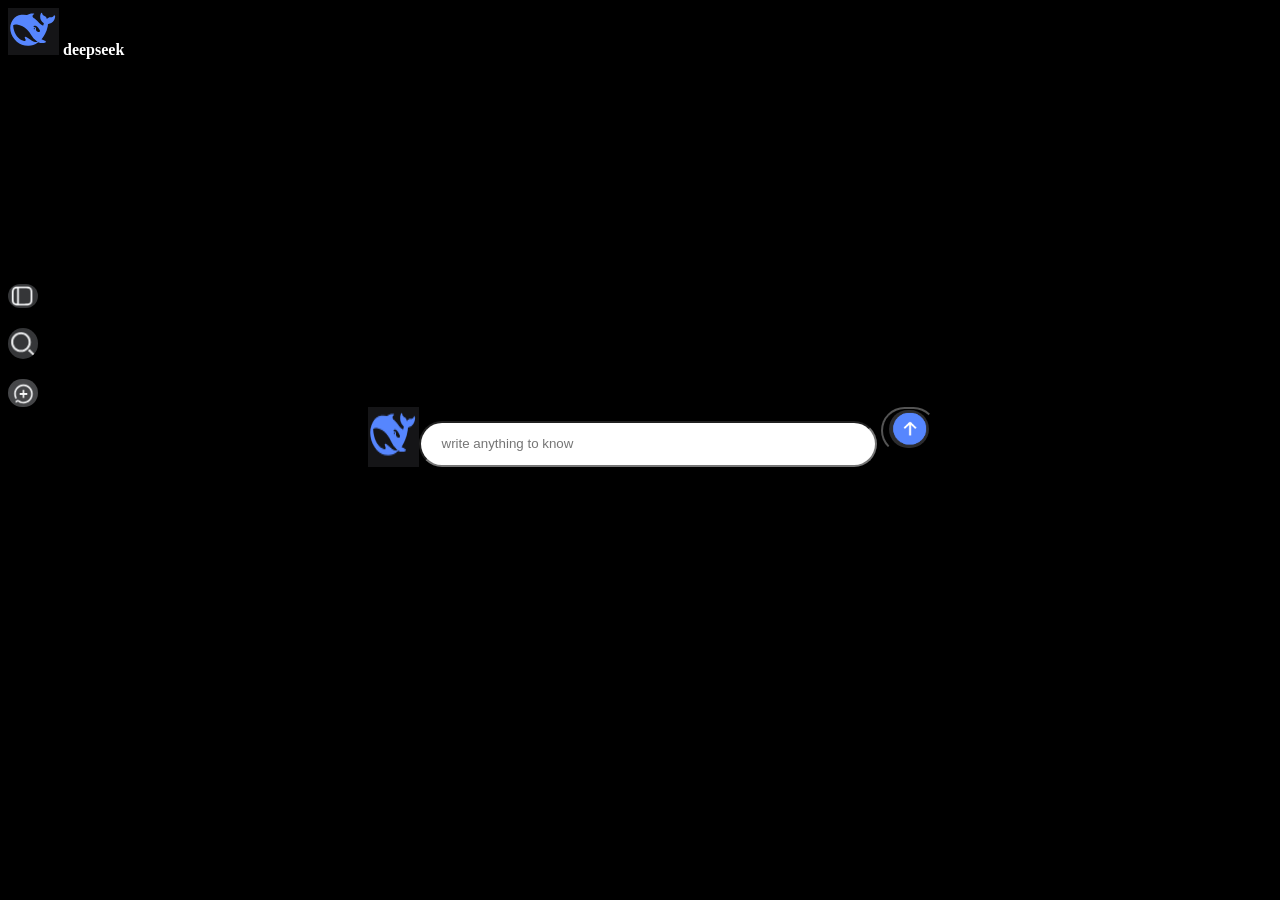
==== index.html @ f102d535 "Rename deepseek.html to index.html" ====
<!DOCTYPE html>
<html lang="en">
<head>
  <meta charset="UTF-8">
  <meta name="viewport" content="width=device-width, initial-scale=1.0">
  <title>Document</title>
  <link rel="stylesheet" href="deepseek.css">
</head>
<body>

  
  <div class="upper">
    <img src="image.png" alt="deepseek">
  deepseek </div>
   <div class="sidebar">
  <img src="image copy 3.png" alt="sildebar">
  <img src="image copy 2.png" alt="deepseek">
  <img src="image copy.png" alt="deepseek">

 </div>
 <section>
  <img src="image.png" alt="deepseek">
 <div>
    <input type="text" name="" id="" placeholder="     write anything to know ">
    <button><img class="upload" src="image copy 4.png" alt=""></button>
 </div>


 </section>
</body>
</html>
---- deepseek.css ----
body{
  background-color: black;
}
.sidebar{
  display:flex;
  flex-direction:column;
  gap: 20px;
  margin-top: 25vh;
  field-sizing: 50ox;
}
.sidebar img{
  width: 30px;
  border-radius: 15px;
  cursor: pointer;
}
section{
  margin-left: 40vh;
  display: flex;
  flex-direction: row;
}

input{
  border-radius: 50vh;
  width:50vh;
  height:40px;
}

.upload{
 width: 40px;
  border-radius:50vh;
}
button{
  border-radius: 50vh;
  object-fit: cover;
  background-color: black;
}
.upper{
  color: white;
  font-weight: bold;
}
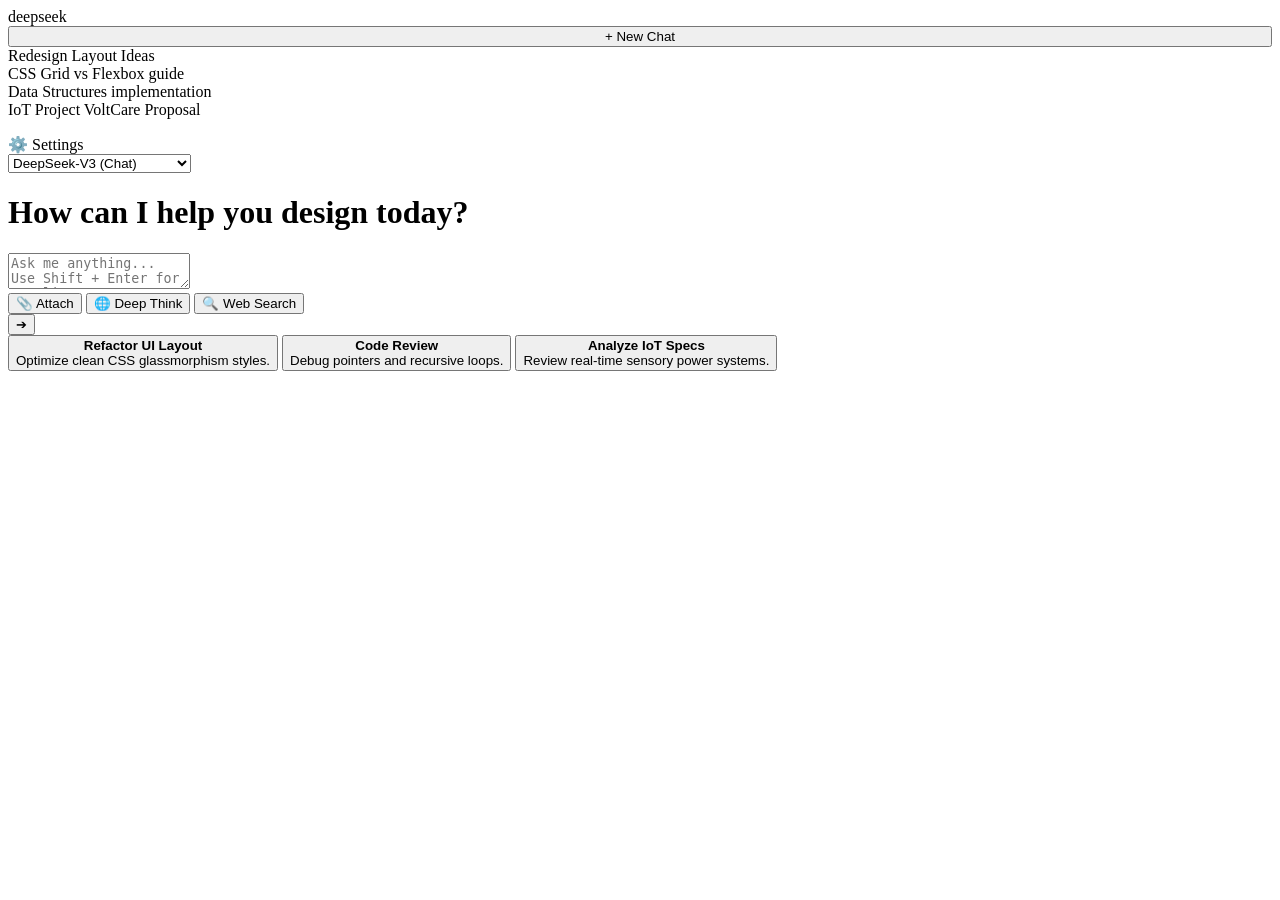
==== commit e3642a56: "Redesign index.html for DeepSeek application Redesigned the layout and structure of the DeepSeek app" ====
--- a/index.html
+++ b/index.html
@@ -1,31 +1,85 @@
 <!DOCTYPE html>
 <html lang="en">
 <head>
-  <meta charset="UTF-8">
-  <meta name="viewport" content="width=device-width, initial-scale=1.0">
-  <title>Document</title>
-  <link rel="stylesheet" href="deepseek.css">
+    <meta charset="UTF-8">
+    <meta name="viewport" content="width=device-width, initial-scale=1.0">
+    <title>DeepSeek - Redesign</title>
+    <style>
+      
+    </style>
 </head>
 <body>
 
-  
-  <div class="upper">
-    <img src="image.png" alt="deepseek">
-  deepseek </div>
-   <div class="sidebar">
-  <img src="image copy 3.png" alt="sildebar">
-  <img src="image copy 2.png" alt="deepseek">
-  <img src="image copy.png" alt="deepseek">
+    <!-- Redesigned Left Navigation / Sidebar History -->
+    <aside>
+        <div style="display: flex; flex-direction: column; flex: 1;">
+            <div class="logo-section">
+                <div class="logo-dot"></div>
+                <span>deepseek</span>
+            </div>
+            
+            <button class="new-chat-btn">
+                <span>+</span> New Chat
+            </button>
 
- </div>
- <section>
-  <img src="image.png" alt="deepseek">
- <div>
-    <input type="text" name="" id="" placeholder="     write anything to know ">
-    <button><img class="upload" src="image copy 4.png" alt=""></button>
- </div>
+            <div class="history-list">
+                <div class="history-item active">Redesign Layout Ideas</div>
+                <div class="history-item">CSS Grid vs Flexbox guide</div>
+                <div class="history-item">Data Structures implementation</div>
+                <div class="history-item">IoT Project VoltCare Proposal</div>
+            </div>
+        </div>
+        
+        <div class="history-item" style="border-top: 1px solid var(--border-color); padding-top: 1rem;">
+            ⚙️ Settings
+        </div>
+    </aside>
 
+    <!-- Core Chat Window Area -->
+    <main>
+        <header>
+            <div></div>
+            <select class="model-selector">
+                <option>DeepSeek-V3 (Chat)</option>
+                <option>DeepSeek-R1 (Reasoning)</option>
+            </select>
+            <div></div>
+        </header>
 
- </section>
+        <div class="chat-container">
+            <h1 class="hero-title">How can I help you design today?</h1>
+            
+            <!-- Context Capsule Area -->
+            <div class="input-wrapper">
+                <textarea placeholder="Ask me anything... Use Shift + Enter for new lines"></textarea>
+                
+                <div class="input-actions">
+                    <div class="action-left">
+                        <button class="icon-btn">📎 Attach</button>
+                        <button class="icon-btn">🌐 Deep Think</button>
+                        <button class="icon-btn">🔍 Web Search</button>
+                    </div>
+                    <button class="submit-btn">➔</button>
+                </div>
+            </div>
+
+            <!-- Contextual Quick Action Cards -->
+            <div class="suggestions-grid">
+                <button class="suggestion-card">
+                    <strong>Refactor UI Layout</strong><br>
+                    Optimize clean CSS glassmorphism styles.
+                </button>
+                <button class="suggestion-card">
+                    <strong>Code Review</strong><br>
+                    Debug pointers and recursive loops.
+                </button>
+                <button class="suggestion-card">
+                    <strong>Analyze IoT Specs</strong><br>
+                    Review real-time sensory power systems.
+                </button>
+            </div>
+        </div>
+    </main>
+
 </body>
 </html>
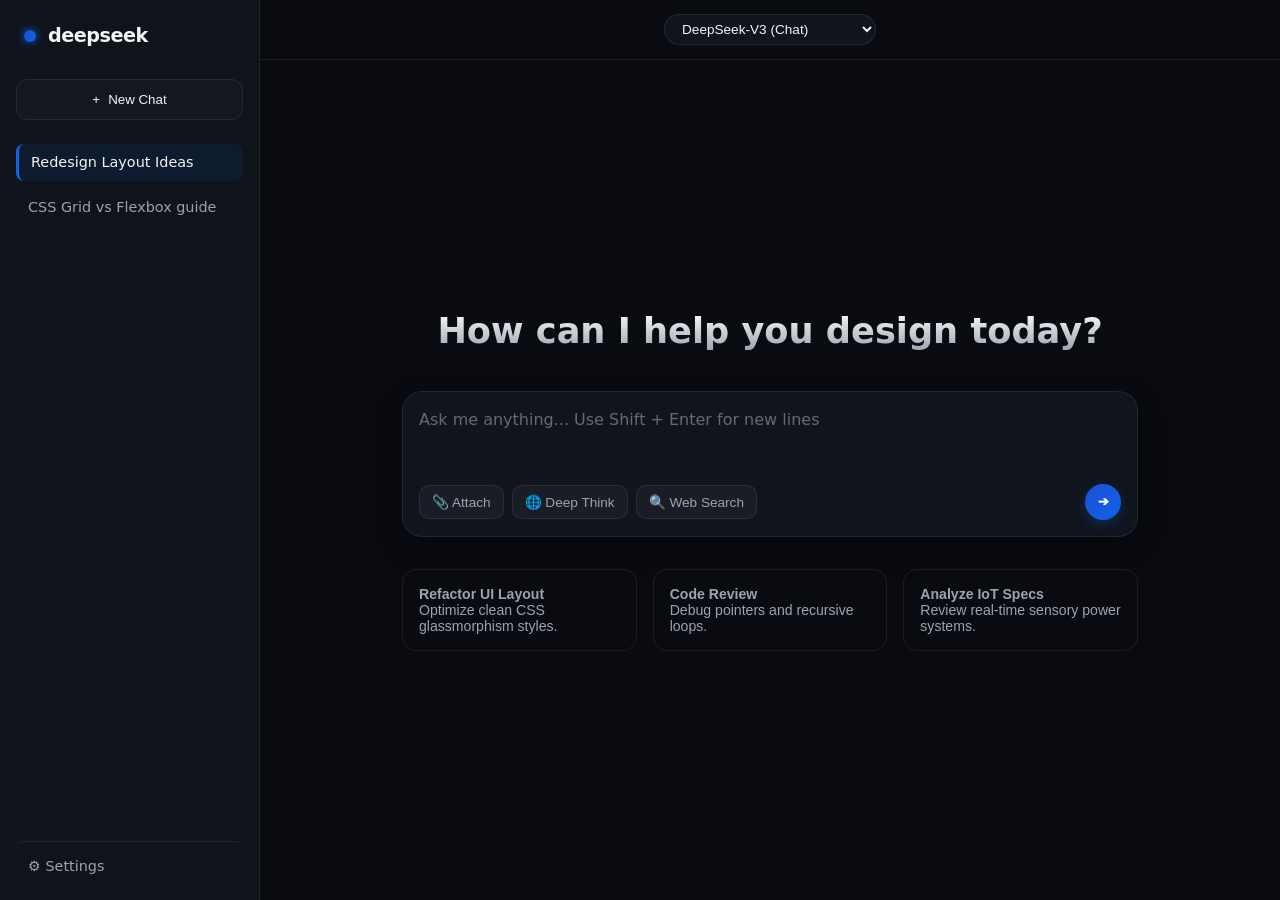
==== commit 236f6035: "Redesign index.html for DeepSeek UI Updated the HTML structure and styles for the DeepSeek redesign," ====
--- a/index.html
+++ b/index.html
@@ -5,7 +5,294 @@
     <meta name="viewport" content="width=device-width, initial-scale=1.0">
     <title>DeepSeek - Redesign</title>
     <style>
-      
+        /* Modern Reset & Design System variables */
+        :root {
+            --bg-dark: #090b11;
+            --sidebar-bg: #0f131a;
+            --card-bg: rgba(22, 28, 38, 0.6);
+            --border-color: rgba(255, 255, 255, 0.08);
+            --text-main: #f3f4f6;
+            --text-muted: #9ca3af;
+            --accent-glow: #1063e6;
+            --accent-gradient: linear-gradient(135deg, #1d4ed8, #1063e6);
+            --font-family: system-ui, -apple-system, BlinkMacSystemFont, 'Segoe UI', Roboto, Oxygen, Ubuntu, Cantarell, sans-serif;
+        }
+
+        * {
+            box-sizing: border-box;
+            margin: 0;
+            padding: 0;
+        }
+
+        body {
+            background-color: var(--bg-dark);
+            color: var(--text-main);
+            font-family: var(--font-family);
+            display: flex;
+            height: 100vh;
+            overflow: hidden;
+        }
+
+        /* Sidebar Design */
+        aside {
+            width: 260px;
+            background-color: var(--sidebar-bg);
+            border-right: 1px solid var(--border-color);
+            display: flex;
+            flex-direction: column;
+            padding: 1rem;
+            justify-content: space-between;
+            transition: all 0.3s ease;
+        }
+
+        .logo-section {
+            display: flex;
+            align-items: center;
+            gap: 0.75rem;
+            padding: 0.5rem;
+            font-size: 1.2rem;
+            font-weight: 700;
+            letter-spacing: -0.025em;
+        }
+
+        .logo-dot {
+            width: 12px;
+            height: 12px;
+            background: var(--accent-gradient);
+            border-radius: 50%;
+            box-shadow: 0 0 10px var(--accent-glow);
+        }
+
+        .new-chat-btn {
+            margin-top: 1.5rem;
+            background: var(--card-bg);
+            border: 1px solid var(--border-color);
+            color: var(--text-main);
+            padding: 0.75rem;
+            border-radius: 12px;
+            cursor: pointer;
+            font-weight: 500;
+            display: flex;
+            align-items: center;
+            justify-content: center;
+            gap: 0.5rem;
+            transition: background 0.2s;
+        }
+
+        .new-chat-btn:hover {
+            background: rgba(255, 255, 255, 0.05);
+            border-color: rgba(16, 99, 230, 0.4);
+        }
+
+        .history-list {
+            flex: 1;
+            margin-top: 1.5rem;
+            display: flex;
+            flex-direction: column;
+            gap: 0.5rem;
+            overflow-y: auto;
+        }
+
+        .history-item {
+            padding: 0.65rem 0.75rem;
+            border-radius: 8px;
+            font-size: 0.9rem;
+            color: var(--text-muted);
+            cursor: pointer;
+            white-space: nowrap;
+            overflow: hidden;
+            text-overflow: ellipsis;
+            transition: all 0.2s;
+        }
+
+        .history-item:hover {
+            background: rgba(255, 255, 255, 0.03);
+            color: var(--text-main);
+        }
+
+        .history-item.active {
+            background: rgba(16, 99, 230, 0.1);
+            color: var(--text-main);
+            border-left: 3px solid var(--accent-glow);
+        }
+
+        /* Main Workspace */
+        main {
+            flex: 1;
+            display: flex;
+            flex-direction: column;
+            position: relative;
+        }
+
+        /* Top Bar Details */
+        header {
+            height: 60px;
+            border-bottom: 1px solid var(--border-color);
+            display: flex;
+            align-items: center;
+            justify-content: space-between;
+            padding: 0 1.5rem;
+        }
+
+        .model-selector {
+            background: var(--card-bg);
+            border: 1px solid var(--border-color);
+            color: var(--text-main);
+            padding: 0.4rem 0.8rem;
+            border-radius: 20px;
+            font-size: 0.85rem;
+            cursor: pointer;
+        }
+
+        /* Chat Layout Area */
+        .chat-container {
+            flex: 1;
+            display: flex;
+            flex-direction: column;
+            align-items: center;
+            justify-content: center;
+            padding: 2rem;
+            max-width: 800px;
+            width: 100%;
+            margin: 0 auto;
+        }
+
+        .hero-title {
+            font-size: 2.2rem;
+            font-weight: 800;
+            margin-bottom: 2.5rem;
+            text-align: center;
+            background: linear-gradient(180deg, #ffffff 0%, #9ca3af 100%);
+            -webkit-background-clip: text;
+            -webkit-text-fill-color: transparent;
+        }
+
+        /* Input Box Redesign */
+        .input-wrapper {
+            width: 100%;
+            background: var(--card-bg);
+            border: 1px solid var(--border-color);
+            border-radius: 20px;
+            padding: 1rem;
+            display: flex;
+            flex-direction: column;
+            gap: 1rem;
+            box-shadow: 0 10px 30px rgba(0, 0, 0, 0.3);
+            backdrop-filter: blur(12px);
+            -webkit-backdrop-filter: blur(12px);
+            transition: border-color 0.2s, box-shadow 0.2s;
+        }
+
+        .input-wrapper:focus-within {
+            border-color: rgba(16, 99, 230, 0.6);
+            box-shadow: 0 10px 30px rgba(16, 99, 230, 0.1), 0 0 0 1px rgba(16, 99, 230, 0.2);
+        }
+
+        textarea {
+            width: 100%;
+            background: transparent;
+            border: none;
+            outline: none;
+            color: var(--text-main);
+            font-family: var(--font-family);
+            font-size: 1rem;
+            resize: none;
+            height: 60px;
+            line-height: 1.5;
+        }
+
+        textarea::placeholder {
+            color: rgba(156, 163, 175, 0.6);
+        }
+
+        .input-actions {
+            display: flex;
+            justify-content: space-between;
+            align-items: center;
+        }
+
+        .action-left {
+            display: flex;
+            gap: 0.5rem;
+        }
+
+        .icon-btn {
+            background: rgba(255, 255, 255, 0.04);
+            border: 1px solid var(--border-color);
+            color: var(--text-muted);
+            padding: 0.5rem 0.75rem;
+            border-radius: 10px;
+            cursor: pointer;
+            font-size: 0.85rem;
+            display: flex;
+            align-items: center;
+            gap: 0.25rem;
+            transition: all 0.2s;
+        }
+
+        .icon-btn:hover {
+            background: rgba(255, 255, 255, 0.08);
+            color: var(--text-main);
+        }
+
+        .submit-btn {
+            background: var(--accent-gradient);
+            color: white;
+            border: none;
+            width: 36px;
+            height: 36px;
+            border-radius: 50%;
+            cursor: pointer;
+            display: flex;
+            align-items: center;
+            justify-content: center;
+            font-weight: bold;
+            transition: transform 0.2s, opacity 0.2s;
+            box-shadow: 0 4px 12px rgba(16, 99, 230, 0.3);
+        }
+
+        .submit-btn:hover {
+            transform: scale(1.05);
+            opacity: 0.95;
+        }
+
+        /* Quick Feature Suggestions Grid */
+        .suggestions-grid {
+            display: grid;
+            grid-template-columns: repeat(auto-fit, minmax(180px, 1fr));
+            gap: 1rem;
+            width: 100%;
+            margin-top: 2rem;
+        }
+
+        .suggestion-card {
+            background: transparent;
+            border: 1px solid var(--border-color);
+            padding: 1rem;
+            border-radius: 14px;
+            cursor: pointer;
+            font-size: 0.88rem;
+            color: var(--text-muted);
+            text-align: left;
+            transition: all 0.2s;
+        }
+
+        .suggestion-card:hover {
+            background: var(--card-bg);
+            border-color: rgba(255, 255, 255, 0.15);
+            color: var(--text-main);
+            transform: translateY(-2px);
+        }
+
+        /* Responsive Breakpoints */
+        @media (max-width: 768px) {
+            aside {
+                display: none; /* Hide sidebar on small screens for layout safety */
+            }
+            .suggestions-grid {
+                grid-template-columns: 1fr 1fr;
+            }
+        }
     </style>
 </head>
 <body>
@@ -25,9 +312,8 @@
             <div class="history-list">
                 <div class="history-item active">Redesign Layout Ideas</div>
                 <div class="history-item">CSS Grid vs Flexbox guide</div>
-                <div class="history-item">Data Structures implementation</div>
-                <div class="history-item">IoT Project VoltCare Proposal</div>
-            </div>
+                
+            
         </div>
         
         <div class="history-item" style="border-top: 1px solid var(--border-color); padding-top: 1rem;">
